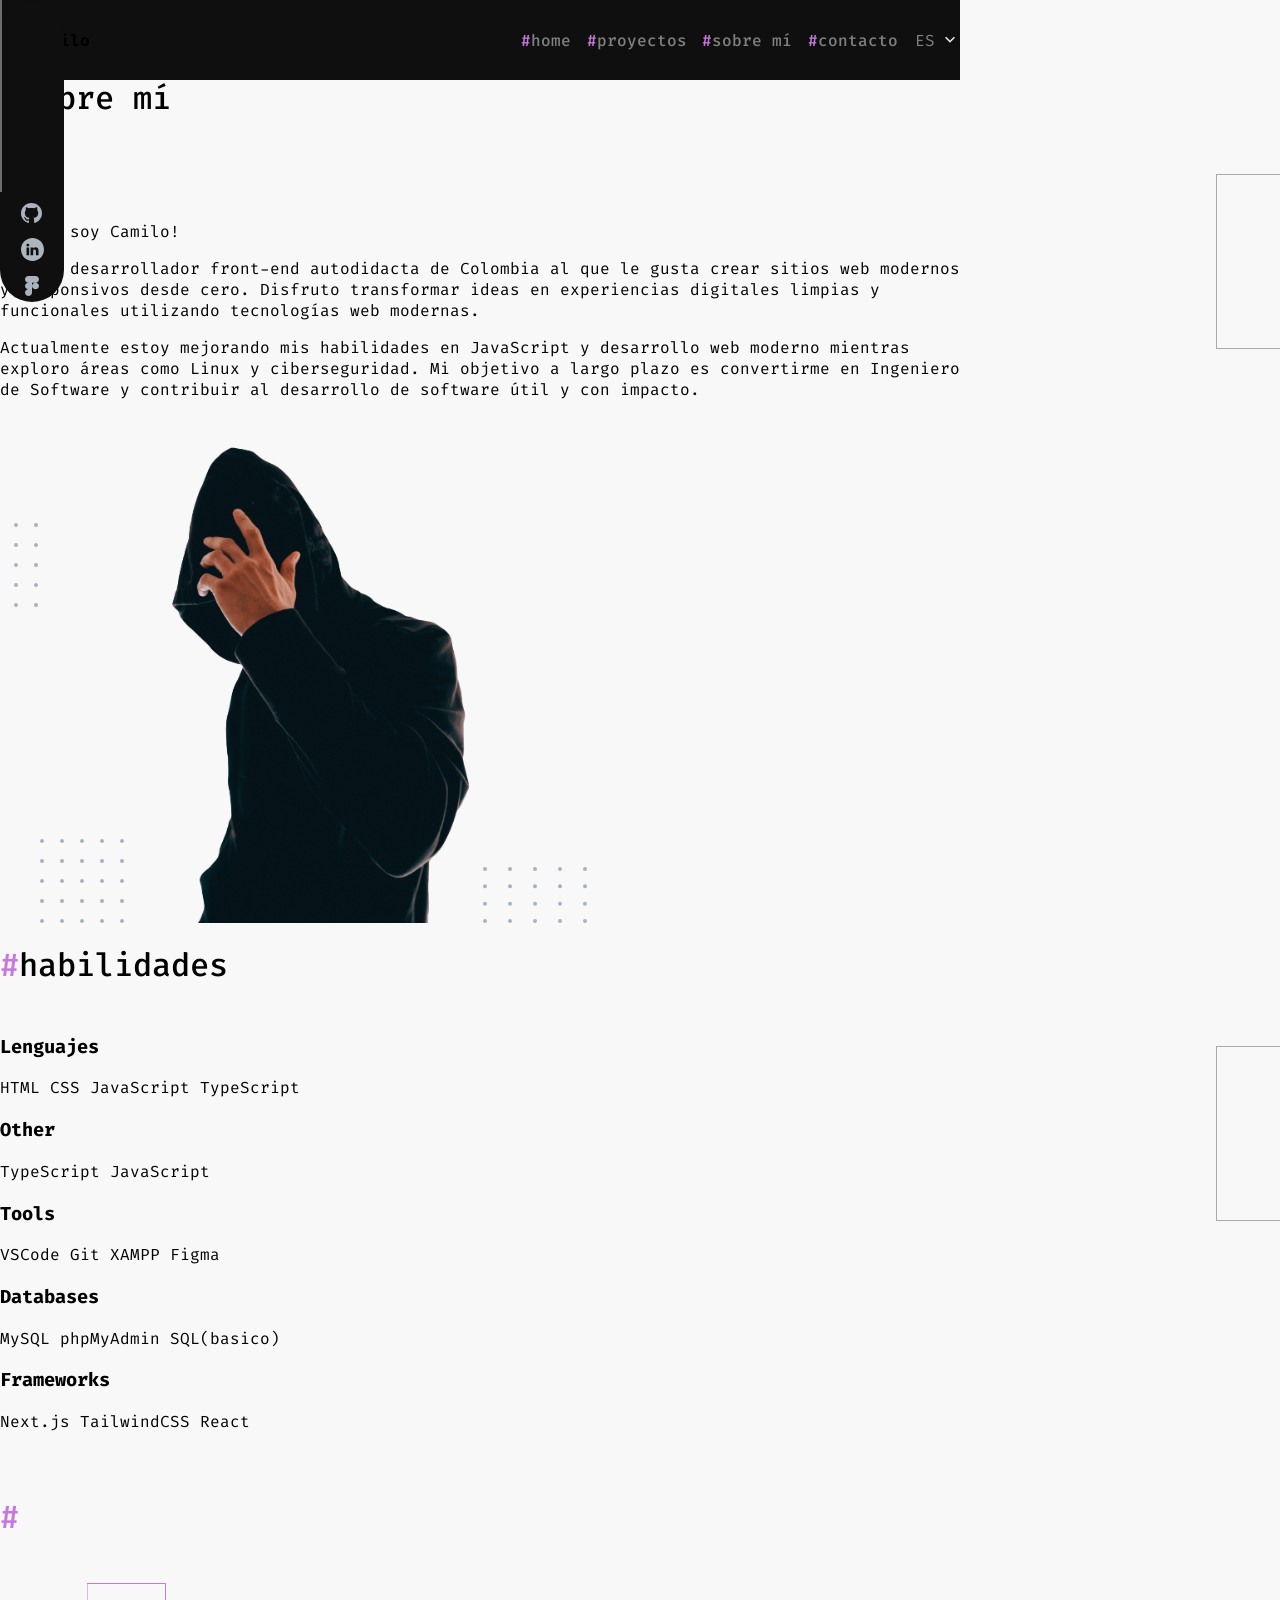
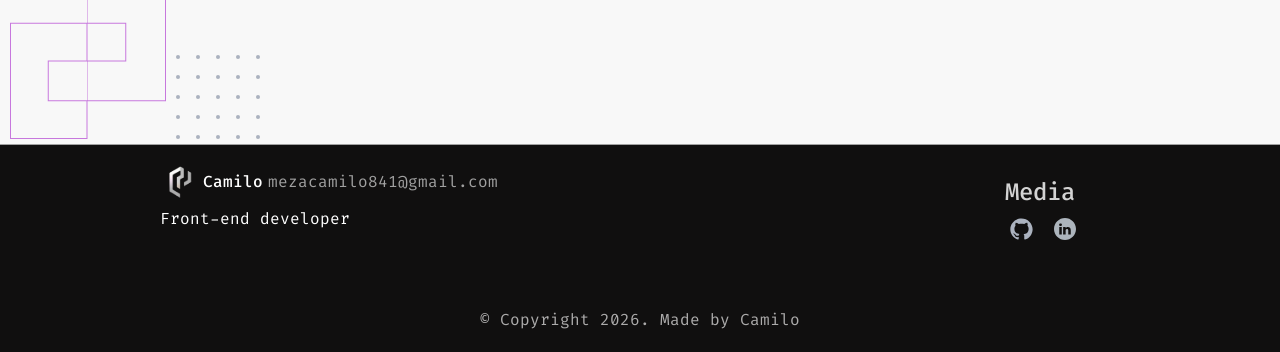
==== pages/AboutMe.html @ bbb0ce4a "feat(about-me): crear página AboutMe.html completa reutilizando estructura de index y aplicar retoqu" ====
<!DOCTYPE html>
<html lang="es">

<head>
    <meta charset="UTF-8">
    <meta name="viewport" content="width=device-width, initial-scale=1.0">
    <link rel="shortcut icon" href="../img/Icon_camilo.svg" type="image/x-icon">
    <link rel="stylesheet" href="../css/style-proyectos.css">
    <script src="../script.js" defer></script>
    <title>Portafolio</title>
</head>

<body>
    <header>
        <section id="HeaderContent">
            <div id="LogoContainer">
                <span id="LogoIcon">
                    <img src="../img/Icon_camilo.svg" alt="Logo" width="30" height="30" loading="lazy">
                </span>
                <span id="LogoText">Camilo</span>
            </div>
            <nav id="NavContainer">
                <ul>
                    <li><a href="../index.html#Home"><span>#</span><span data-i18n="nav_home">home</span></a></li>
                    <li><a href="../index.html#Works"><span>#</span><span data-i18n="nav_projects">proyectos</span></a>
                    </li>
                    <li><a href="../index.html#AboutMe"><span>#</span><span data-i18n="nav_about">sobre-mi</span></a>
                    </li>
                    <li><a href="../index.html#Contactos"><span>#</span><span
                                data-i18n="nav_contact">contacto</span></a></li>
                </ul>
            </nav>
            <div class="IdiomaSelector">
                <p class="IdiomaLabel">ES</p>
                <div class="IconIdioma">
                    <svg xmlns="http://www.w3.org/2000/svg" height="24px" viewBox="0 -960 960 960" width="24px"
                        fill="#e3e3e3">
                        <path d="M480-344 240-584l56-56 184 184 184-184 56 56-240 240Z" />
                    </svg>
                </div>
                <div class="SelectorIdioma">
                    <button onclick="cargarIdioma('es')">ES</button>
                    <button onclick="cargarIdioma('en')">EN</button>
                </div>
            </div>

        </section>
    </header>
    <div class="Media-Container">
        <div class="Linea"></div>
        <div class="Media-item">
            <a href="https://github.com/CamiloM-bit" target="_blank">
                <img src="../img/Media/Github.svg" alt="GitHub">
            </a>
            <a href="#" target="_blank">
                <img src="../img/Media/Linkedin.svg" alt="Linkedin">
            </a>
            <a href="#" target="_blank">
                <img src="../img/Media/Figma.svg" alt="Figma">
            </a>
        </div>
    </div>
    <main>
        <section class="Container-section" id="Works">
            <div class="Works-container">
                <div class="header-section header-works sections">
                    <h2><span>/</span><span data-i18n="about_title">about-me</span></h2>
                    <p data-i18n="AboutMe-subtitle"></p>
                </div>
                <div class="AboutMe-Container">
                    <div class="AboutMeText">
                        <p data-i18n="about_greeting">Hola, soy Camilo!</p>

                        <p data-i18n="about_paragraph_1"></p>

                        <p data-i18n="about_paragraph_2"></p>

                        <p data-i18n="about_paragraph_3"></p>

                        <p data-i18n="about_paragraph_4"></p>
                    </div>
                    <div class="AboutMeHero">
                        <figure>
                            <img src="../img/Hero/Docs.svg" alt="" class="Frame1">
                            <img src="../img/HeroAbout/Personv1.svg" alt="" class="Personv1">
                            <img src="../img/HeroAbout/DocsAbouts.svg" alt="" class="Frame2">
                        </figure>
                    </div>
                </div>
                <div class="header-section sections">
                    <h2 style="font-size: 32px;"><span>#</span><span data-i18n="Skill_title">skills</span></h2>
                </div>
                <div class="Skills-container">
                    <div class="skills-items">
                        <div class="table-column column-1 sections">
                            <div class="table-item">
                                <h3>Lenguajes</h3>
                                <p>HTML CSS JavaScript TypeScript</p>
                            </div>
                        </div>
                        <div class="table-column column-2 sections">

                            <div class="table-item">
                                <h3>Other</h3>
                                <p>TypeScript JavaScript</p>
                            </div>
                        </div>
                        <div class="table-column column-3 sections">
                            <div class="table-item">
                                <h3>Tools</h3>
                                <p>VSCode Git XAMPP Figma</p>
                            </div>

                        </div>
                        <div class="table-column column-4 sections">
                            <div class="table-item">
                                <h3>Databases</h3>
                                <p>MySQL phpMyAdmin SQL(basico)</p>
                            </div>
                        </div>
                        <div class="table-column column-5 sections">
                            <div class="table-item">
                                <h3>Frameworks</h3>
                                <p>Next.js TailwindCSS React</p>
                            </div>
                        </div>

                    </div>

                </div>

                <div class="fun-container">
                    
                    <div class="fun-items">
                        <div class="header-section sections" style="width: 100%; margin-top: 5%;">
                            <h2 style="font-size: 32px;"><span>#</span><span data-i18n="fun_facts_title">my-fun-facts</span></h2>
                        </div>
                        <div class="table-item sections">
                            <p data-i18n="fun_fact_1">I like the cold better than the heat.</p>
                        </div>
                        <div class="table-item sections">
                            <p data-i18n="fun_fact_2">I think too much sometimes.</p>
                        </div>
                        <div class="table-item sections">
                            <p data-i18n="fun_fact_3">I prefer nights over mornings</p>
                        </div>
                        <div class="table-item sections">
                            <p data-i18n="fun_fact_4">I enjoy spending time on my computer.</p>
                        </div>
                        <div class="table-item sections">
                            <p data-i18n="fun_fact_5">My favorite movie is <span>Meet Joe Black</span></p>
                        </div>
                        <div class="table-item sections">
                            <p data-i18n="fun_fact_6">I recently finished high school</p>
                        </div>
                        <div class="table-item sections">
                            <p data-i18n="fun_fact_7">I have 5 siblings.</p>
                        </div>
                    </div>
                    <div class="vectores-fun sections">
                        <div class="vectores-item">
                            <img src="/img/others/Docs-4x4.svg" alt="">
                            <img src="/img/Hero/Logo.svg" alt="">
                            <img src="/img/Hero/Docs.svg" alt="">

                        </div>
                    </div>
                </div>



            </div>
            <div class="VectorDocs" style=" position: absolute; width: 20%; top: 30%;">
                <svg width="38" height="84" viewBox="0 0 38 84" fill="none" xmlns="http://www.w3.org/2000/svg">
                    <circle cx="16" cy="2" r="2" fill="#ABB2BF" />
                    <circle cx="36" cy="2" r="2" fill="#ABB2BF" />
                    <circle cx="16" cy="22" r="2" fill="#ABB2BF" />
                    <circle cx="36" cy="22" r="2" fill="#ABB2BF" />
                    <circle cx="16" cy="42" r="2" fill="#ABB2BF" />
                    <circle cx="36" cy="42" r="2" fill="#ABB2BF" />
                    <circle cx="16" cy="62" r="2" fill="#ABB2BF" />
                    <circle cx="36" cy="62" r="2" fill="#ABB2BF" />
                    <circle cx="16" cy="82" r="2" fill="#ABB2BF" />
                    <circle cx="36" cy="82" r="2" fill="#ABB2BF" />
                </svg>
            </div>
            <div class="Vector-Retangulo" style="top: 10%; right: -15%;"></div>
            <div class="Vector-Retangulo" style="top: 60%; right: -15%;"></div>
        </section>


    </main>
    <footer class="Footer">
        <div class="FooterContainer">
            <div class="Footer-info">
                <div class="Container-info">
                    <div class="Footer-logo">
                        <figure>
                            <img src="../img/Icon_camilo.svg" alt="Logo">
                        </figure>
                        <p>Camilo</p>
                    </div>
                    <div class="Footer-email">
                        <p>mezacamilo841@gmail.com</p>
                    </div>
                </div>
                <p class="cargo-item">Front-end developer</p>
            </div>
            <div class="Footer-media">
                <div class="Header-media">
                    <p>Media</p>
                </div>
                <div class="media-items">
                    <figure>
                        <a href="https://github.com/CamiloM-bit/camilo-meza-portfolio" target="_blank">
                            <img src="../img/Media/Github.svg" alt="GitHub" class="media-item media1">
                        </a>
                        <a href="#" target="_blank">
                            <img src="../img/Media/Linkedin.svg" alt="Linkedin" class="media-item media2">
                        </a>
                    </figure>
                </div>
            </div>
        </div>
        <div class="Footer-Copyright">
            <p> © Copyright 2026. Made by Camilo</p>
        </div>
    </footer>
    <div class="Accesibilidad-container">
        <button class="btn-dark-light" disabled style="display: none;">
            <span class="dark-light-icon"></span>
        </button>
    </div>

</body>

</html>
---- css/style-proyectos.css ----
@font-face {
    font-family: FiraCode;
    src: url(../fonts/Fira_Code/FiraCode-VariableFont_wght.ttf) format("truetype");
}

@font-face {
    font-family: FiraCodeRegular;
    src: url(../fonts/Fira_Code/static/FiraCode-Regular.ttf) format("truetype");
}

@font-face {
    font-family: FireCodeBold;
    src: url(../fonts/Fira_Code/static/FiraCode-Bold.ttf) format("truetype");
}

@font-face {
    font-family: FireCodeMedium;
    src: url(../fonts/Fira_Code/static/FiraCode-Medium.ttf) format("truetype");
}

@font-face {
    font-family: FireCodeSemiBold;
    src: url(../fonts/Fira_Code/static/FiraCode-SemiBold.ttf) format("truetype");
}

body {
    margin: 0;
    padding: 0;
    font-family: FiraCode, monospace;
    transition: 0.5s all;
    background-color: #f8f8f8;
}

::-webkit-scrollbar {
    width: 0;
}

* {
    transition: 1s all;
    box-sizing: border-box;
    user-select: none;
}

img {
    user-select: none;
    pointer-events: none;
}

body.dark-mode {
    background-color: #100F0F;
    color: #f8f8f8;
}

header {
    position: fixed;
    background-color: #100F0F;
    height: auto;
    width: 75%;
    justify-self: center;
    z-index: 9;
}

#HeaderContent {
    height: 5rem;
    width: 100%;
    display: flex;
    flex-direction: row;
    align-items: center;
    position: relative;
}

#LogoContainer {
    display: flex;
    align-items: center;
    flex: 1;
    /* border:1px solid red ; */
}

#LogoText {
    font-family: FireCodeBold;
}

#NavContainer {
    width: 45%;
    /* border: 1px solid red; */
    display: flex;
}

#NavContainer ul {
    display: flex;
    list-style: none;
    width: 100%;
    justify-content: space-around;
}

#NavContainer ul li {
    cursor: pointer;
}

#NavContainer a {
    font-family: FireCodeMedium;
    font-size: 16px;
    text-decoration: none;
    color: grey;
}

#NavContainer a:hover {
    color: white;
}

#NavContainer span:nth-last-child(2) {
    color: #C778DD;
}

.IdiomaSelector {
    margin-left: 1%;
    color: grey;
    display: flex;
    flex-direction: row;
    /* border: 1px solid blue; */
    position: relative;
}

.IconIdioma {
    width: 20px;
    display: flex;
    align-self: center;
    align-items: center;
    justify-items: center;
    margin-left: 5px;
    height: 20px;
    transition: 0.5s all;
    /* border: 1px solid red; */
}

.IdiomaSelector:hover>.IconIdioma {
    rotate: 180deg;
}

.IdiomaSelector:hover .SelectorIdioma {
    /* animation: Despliegue 0.5s forwards; */
    opacity: 1;
    width: auto;
    height: auto;
    transition: 2s all;
    border: 1px solid white;
}

.SelectorIdioma {

    position: absolute;
    top: 100%;
    right: 0;
    background-color: #100F0F;
    display: flex;
    flex-direction: column;
    height: 0px;
    width: 0px;
    opacity: 0;
    align-items: center;
    overflow: hidden;
    transition: 2s all;
}

.SelectorIdioma a {
    padding: 10px;
    color: grey;
    text-decoration: none;
}

.SelectorIdioma a:hover {
    color: white;
}

@keyframes Despliegue {
    from {
        height: 0;
        width: 0;
    }

    to {
        opacity: 1;
        width: auto;
        height: auto;
    }
}

@keyframes Girar {
    from {
        rotate: 0deg;
        color: grey;
    }

    to {
        rotate: 180deg;
        color: white;
    }
}

.Accesibilidad-container {
    position: fixed;
    right: 2%;
    bottom: 10%;
    width: 45px;
    height: 45px;
    border-radius: 100%;
}

.btn-dark-light {
    width: 100%;
    height: 100%;
    border-radius: 50%;
    background-color: #f7f0f0;
    /* border: 1px solid red; */
    cursor: not-allowed;
    border: none;
}

.dark-light-icon::before {
    position: absolute;
    height: 100%;
    left: 0;
    top: 0;
    content: "🌙";
    justify-content: center;
    align-content: center;
    border-radius: 100%;
    border: 1px solid grey;
    /* background-color: rgb(255, 255, 255); */
    width: 100%;

}

.dark-light-icon.dark::before {
    position: absolute;
    height: 100%;
    left: 0;
    top: 0;
    content: "☀️";
    justify-content: center;
    align-content: center;
    border-radius: 100%;
    /* border: 1px solid rgb(255, 255, 255); */
    background-color: rgb(31, 31, 31);
    width: 100%;
}

.Media-Container {
    position: fixed;
    display: block;
    justify-items: center;
    top: 0;
    left: 0%;
    width: 5%;
    height: auto;
    z-index: 9;
    /* border: 1px solid red; */
    background-color: #100F0F;
    border-radius: 50px;
}

.Media-Container .Linea {
    height: 12rem;
    width: 1.5px;
    background-color: #6d6d6d;
}

.Media-item {
    display: flex;
    gap: 9px;
    flex-direction: column;
    justify-content: center;
    margin-top: 5px;
    /* border: 1px solid red; */
}

.Media-item a {
    display: flex;
    justify-content: center;
}

main {
    overflow: hidden;
}

.Container-section {
    position: relative;
    height: auto;
}

.Works-container {
    display: flex;
    flex-direction: column;
    position: relative;
    justify-self: center;
    padding-top: 6%;
   /*  border: 1px solid blue; */
    width: 75%;
    height: auto;
}

.header-section {
    height: 5%;
    display: flex;
    flex-direction: column;
    padding-bottom: 2%;
    /* border: 1px solid orange; */
}

.header-section h2 {
    flex: 1;
    font-family: FireCodeMedium;
    font-weight: 300;
    margin-right: 2%;
    font-size: 32px;
    margin: 0;
    margin-bottom: 1%;
}
.header-section p {
    /* border:1px solid red; */
    margin: 0;
    font-size: 16px;
    color: #999898;
}

.header-section span:nth-last-child(2) {
    color: #C778DD;
}
.header-works {
    margin-bottom: 6%;
}

.header-section a {
    text-wrap: nowrap;
    justify-self: right;
    margin-left: 5%;
    width: auto;
    font-size: 16;
    font-family: FireCodeMedium;
    color: white;
    text-decoration: none;
}

.separador {
    background-color: #c778dd94;
    height: 2px;
    width: 100%;
}

#Works-items {
    flex: 1;
    display: flex;
    gap: 10px;
    flex-direction: row;
    /* border: 1px solid orange; */
    height: max-content;
}

.Work-item {
    flex: 1;
    display: flex;
    flex-direction: column;
    border: 1px solid #a8a8a8;
    /* background-color: blue; */
    width: 20%;
}

.Work-item figure {
    border-bottom: 1px solid #a8a8a8;
    margin: 0;
    height: 13rem;
    /* background-color: rgb(163, 163, 163); */
}

.Work-item figure>img {
    border: 1px solid red;
    width: 100%;
    height: 100%;
}

.item-1 {
    height: 25rem;
}

.item-2 {
    height: 28rem;
}

.item-3 {
    height: 25rem;
}

.lenguaje-items {
    flex: 1;
    border-bottom: 1px solid #a8a8a8;
    height: auto;
}

.Action {
    flex: 1;
    display: flex;
    gap: 10px;
    flex-direction: column;
    padding: 10px 10px 10px 10px;
    border: 1px solid red;
    height: auto;
}

.Action h2 {
    font-family: FireCodeMedium;
    font-weight: lighter;
}

.Action a {
    border: 1px solid #C778DD;
    color: white;
    text-decoration: none;
    padding: 7px 20px;
    transition: 0.5s all;
}

.Action p {
    color: gray;
}

.Action a:hover {
    background-color: #c778dd9a;
}

.sections {
    opacity: 0;
    transform: translateY(40px);
    transition: all 0.8s ease;
}

.sections.visible {
    opacity: 1;
    transform: translateY(0);
}

.Vector-Retangulo {
    border: 1px solid #aaa9a9;
    position: absolute;
    right: -14%;
    top: 10%;
    width: 20%;
    height: 10%;
    transition: all 1s ease;
}

.Vector-Retangulo.DespliegueLeft {
    right: -10%;
}

.VectorDocs {
    left: -10%;
    transition: all 1s ease;
}

.VectorDocs.DespliegueRight {
    left: 0%;
}

/* Footer */
.Footer {
    display: flex;
    flex-direction: column;
    align-items: center;
    justify-content: center;
    background-color: #100F0F;
    color: rgba(255, 255, 255, 0.8);
    font-family: FiraCodeRegular;
    border-top: 1px solid #a1a1a1;
    padding-top: 10px;
    height: 13rem;
}

.FooterContainer {
    flex: 1;
    display: flex;
    justify-content: space-between;
    /* border: 1px solid red; */
    position: relative;
    width: 75%;
}

.Container-info {
    display: flex;
    justify-content: space-between;
    /* border: 1px solid blue; */
    width: 35%;
}

.cargo-item {
    /* border: 1px springgreen solid; */
    width: 20%;
    margin: 0;
}

.Footer-logo figure {
    height: 100%;
    display: flex;
    align-items: center;
    /* border: 1px solid red; */
    margin: 0;
    margin-right: 3px;
}

.Footer-logo img {
    width: 40px;
    height: 40px;
}

.Footer-logo {
    display: flex;
    font-family: FireCodeMedium;
    margin-right: 5px;
}

.FooterContainer .Footer-info {
    width: 40%;
}

.Footer-email p {
    color: rgb(160, 160, 160);
}

.Footer-media {
    position: absolute;
    right: 0;
    display: flex;
    flex-direction: column;
    /* border: 1px rgb(94, 255, 0) solid; */
    width: 12%;
    top: 15%;
    font-family: FireCodeMedium;
    font-size: 24px;
}

.Header-media {
    height: auto;
    display: flex;
    align-items: center;
    color: rgb(211, 211, 211);
    font-weight: 100;
    /* border: 1px solid blueviolet; */
}

.Header-media p {
    margin: 0;
}

.media-items figure {
    /* border: 1px solid red; */
    display: flex;
    margin: 0;
    gap: 15px;
}

.media-items {
    /*  border: 1px solid red; */
    display: flex;
    flex-direction: row;

}

/* .media-items img {
    border: 1px solid red;
} */
.media1 {
    width: 34px;
    height: 100%;
}

.media2 {
    width: 22px;
    height: 100%;
}

.Footer-Copyright {
    height: 30%;
    width: 75%;
    /* border: yellow 1px solid ; */
}

.Footer-Copyright p {
    color: rgb(172, 171, 171);
    font-size: 16px;
    text-align: center;
}

.Footer-info {
    flex: 1;
    color: white;
    font-family: FiraCodeRegular;
    font-size: 16px;
    /* border: 1px solid blue; */
}

.Contacts p {
    display: flex;
    height: 100%;
    width: 100%;
    padding-left: 2%;
    font-size: 12px;
    flex: 1;
}

.Contacts:hover p {
    color: white;
}
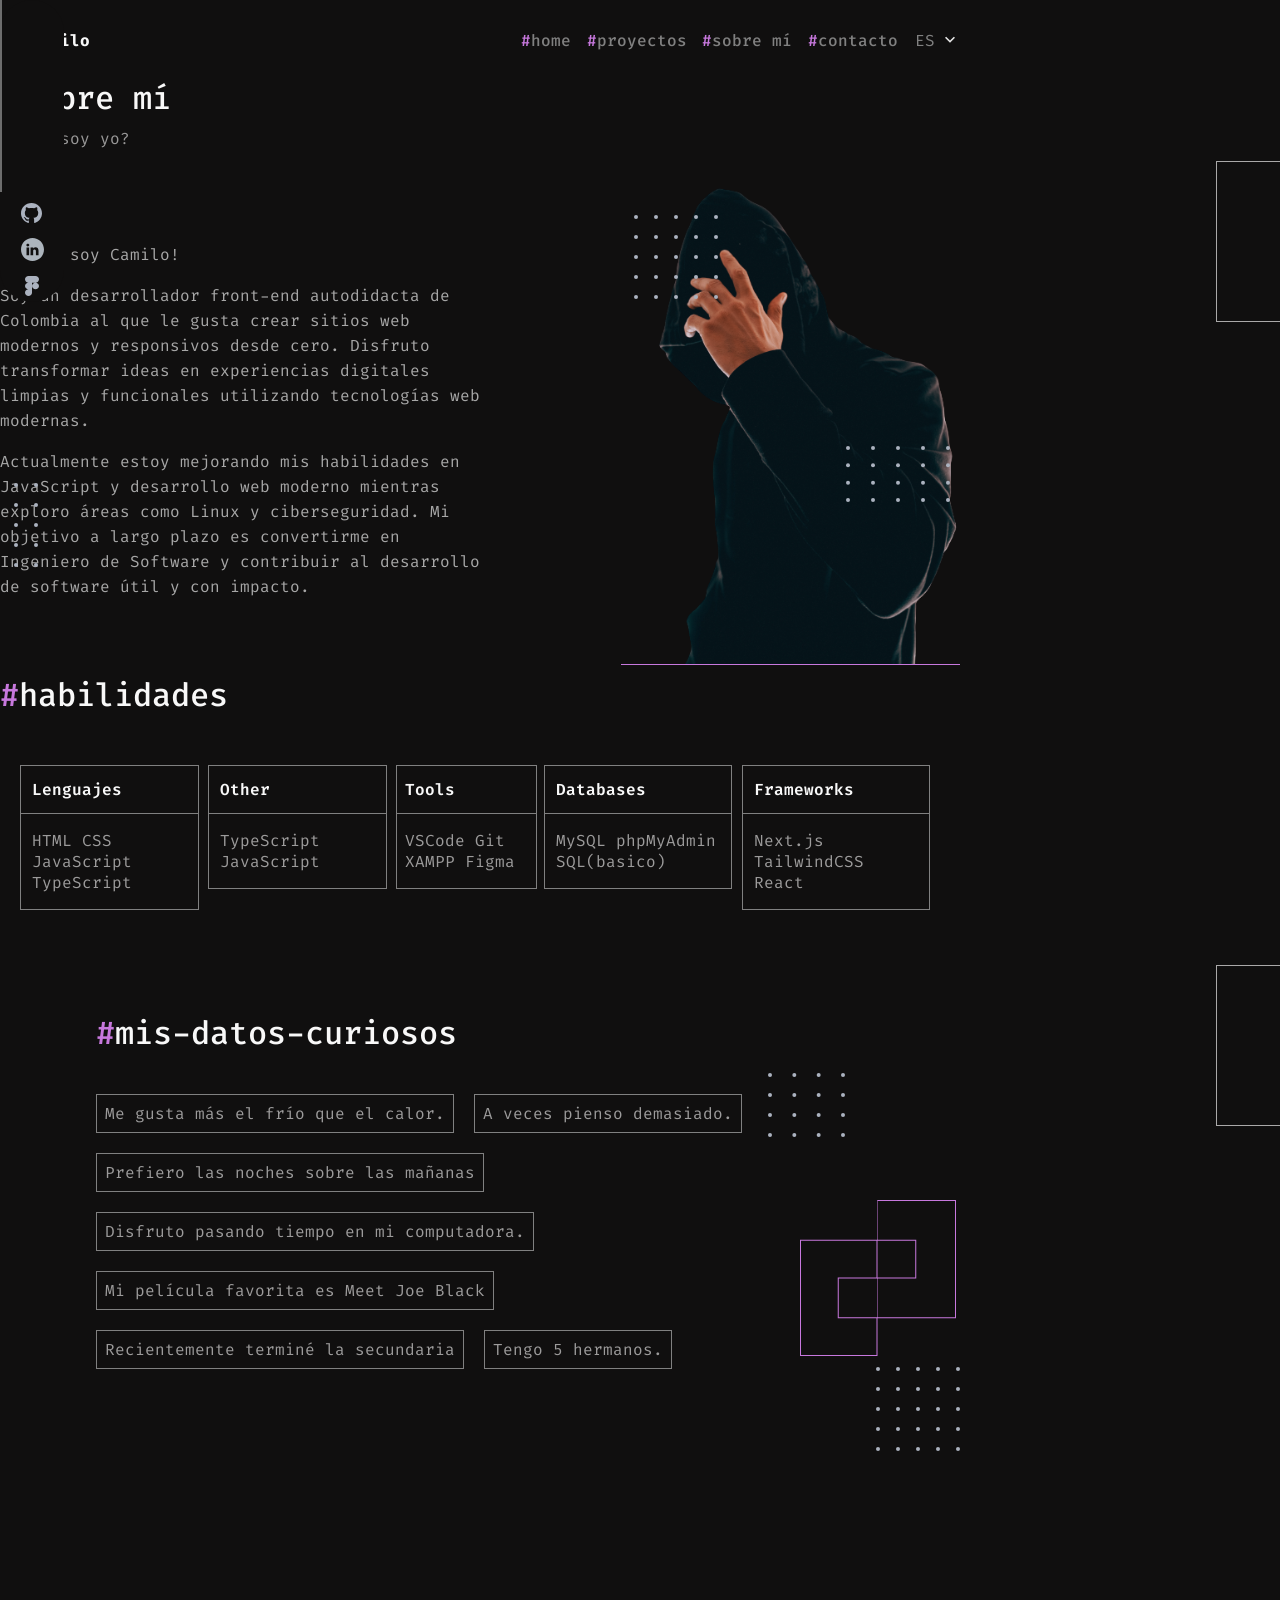
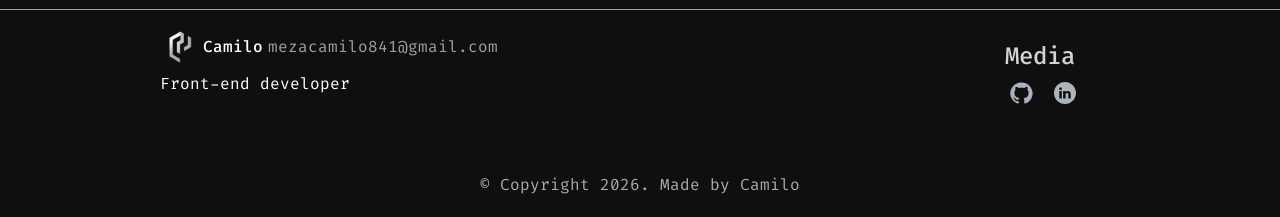
==== commit f7823b33: "feat(nav): añadir botón menú hamburguesa en todas las páginas (AboutMe, Contacts, Proyectos)" ====
--- a/pages/AboutMe.html
+++ b/pages/AboutMe.html
@@ -43,8 +43,25 @@
                     <button onclick="cargarIdioma('en')">EN</button>
                 </div>
             </div>
-
+            <div id="Burger-btn-container">
+                <button id="Burger-btn-container">
+                    <svg class="icon-burger" width="24" height="24" viewBox="0 0 24 24" fill="none"
+                        xmlns="http://www.w3.org/2000/svg">
+                        <rect y="5" width="24" height="2" fill="#D9D9D9" />
+                        <rect x="9" y="12" width="15" height="2" fill="#D9D9D9" />
+                    </svg>
+
+                    <svg class="icon-close" width="24" height="24" viewBox="0 0 24 24" fill="none"
+                        xmlns="http://www.w3.org/2000/svg">
+                        <rect width="1" height="1" transform="matrix(1 0 0 -1 11 12)" fill="#D9D9D9" />
+                        <rect x="3" y="19.9706" width="24" height="2" transform="rotate(-45 3 19.9706)"
+                            fill="#D9D9D9" />
+                        <rect x="4" y="3" width="24" height="2" transform="rotate(45 4 3)" fill="#D9D9D9" />
+                    </svg>
+                </button>
+            </div>
         </section>
+        
     </header>
     <div class="Media-Container">
         <div class="Linea"></div>
--- a/css/style-proyectos.css
+++ b/css/style-proyectos.css
@@ -1,611 +1,1063 @@
 @font-face {
-    font-family: FiraCode;
-    src: url(../fonts/Fira_Code/FiraCode-VariableFont_wght.ttf) format("truetype");
+  font-family: FiraCode;
+  src: url(../fonts/Fira_Code/FiraCode-VariableFont_wght.ttf) format("truetype");
 }
 
 @font-face {
-    font-family: FiraCodeRegular;
-    src: url(../fonts/Fira_Code/static/FiraCode-Regular.ttf) format("truetype");
+  font-family: FiraCodeRegular;
+  src: url(../fonts/Fira_Code/static/FiraCode-Regular.ttf) format("truetype");
 }
 
 @font-face {
-    font-family: FireCodeBold;
-    src: url(../fonts/Fira_Code/static/FiraCode-Bold.ttf) format("truetype");
+  font-family: FireCodeBold;
+  src: url(../fonts/Fira_Code/static/FiraCode-Bold.ttf) format("truetype");
 }
 
 @font-face {
-    font-family: FireCodeMedium;
-    src: url(../fonts/Fira_Code/static/FiraCode-Medium.ttf) format("truetype");
+  font-family: FireCodeMedium;
+  src: url(../fonts/Fira_Code/static/FiraCode-Medium.ttf) format("truetype");
 }
 
 @font-face {
-    font-family: FireCodeSemiBold;
-    src: url(../fonts/Fira_Code/static/FiraCode-SemiBold.ttf) format("truetype");
+  font-family: FireCodeSemiBold;
+  src: url(../fonts/Fira_Code/static/FiraCode-SemiBold.ttf) format("truetype");
+}
+html {
+  scroll-padding-top: 6rem;
 }
 
 body {
-    margin: 0;
-    padding: 0;
-    font-family: FiraCode, monospace;
-    transition: 0.5s all;
-    background-color: #f8f8f8;
+  margin: 0;
+  padding: 0;
+  font-family: FiraCode, monospace;
+  transition: 0.5s all;
+  background-color: #100f0f;
+  color: #f8f8f8;
+  overscroll-behavior-y: none;
 }
 
 ::-webkit-scrollbar {
+  width: 0;
+}
+
+* {
+  transition: 1s all;
+  box-sizing: border-box;
+  user-select: none;
+}
+
+img {
+  user-select: none;
+  pointer-events: none;
+}
+
+
+
+header {
+  position: fixed;
+  background-color: #100f0f;
+  height: auto;
+  width: 75%;
+  justify-self: center;
+  z-index: 9;
+}
+
+#HeaderContent {
+  height: 5rem;
+  width: 100%;
+  display: flex;
+  flex-direction: row;
+  align-items: center;
+  position: relative;
+}
+
+#LogoContainer {
+  display: flex;
+  align-items: center;
+  flex: 1;
+  /* border:1px solid red ; */
+}
+
+#LogoText {
+  font-family: FireCodeBold;
+}
+
+#NavContainer {
+  width: 45%;
+  /* border: 1px solid red; */
+  display: flex;
+}
+
+#NavContainer ul {
+  display: flex;
+  list-style: none;
+  width: 100%;
+  justify-content: space-around;
+}
+
+#NavContainer ul li {
+  cursor: pointer;
+}
+
+#NavContainer a {
+  font-family: FireCodeMedium;
+  font-size: 16px;
+  text-decoration: none;
+  color: grey;
+}
+
+#NavContainer a:hover {
+  color: white;
+}
+
+#NavContainer span:nth-last-child(2) {
+  color: #c778dd;
+}
+
+.IdiomaSelector {
+  margin-left: 1%;
+  color: grey;
+  display: flex;
+  flex-direction: row;
+  /* border: 1px solid blue; */
+  position: relative;
+}
+
+
+.IconIdioma {
+  width: 20px;
+  display: flex;
+  align-self: center;
+  align-items: center;
+  justify-items: center;
+  margin-left: 5px;
+  height: 20px;
+  transition: 0.5s all;
+  /* border: 1px solid red; */
+}
+
+.IdiomaSelector:hover > .IconIdioma {
+  rotate: 180deg;
+}
+
+.IdiomaSelector:hover .SelectorIdioma {
+  /* animation: Despliegue 0.5s forwards; */
+  opacity: 1;
+  width: auto;
+  height: auto;
+  transition: 2s all;
+  border: 1px solid white;
+}
+
+.SelectorIdioma {
+  position: absolute;
+  top: 100%;
+  right: 0;
+  background-color: #100f0f;
+  display: flex;
+  flex-direction: column;
+  height: 0px;
+  width: 0px;
+  opacity: 0;
+  align-items: center;
+  overflow: hidden;
+  transition: 2s all;
+}
+
+.SelectorIdioma a {
+  padding: 10px;
+  color: grey;
+  text-decoration: none;
+}
+
+.SelectorIdioma a:hover {
+  color: white;
+}
+
+@keyframes Despliegue {
+  from {
+    height: 0;
     width: 0;
-}
-
-* {
-    transition: 1s all;
-    box-sizing: border-box;
-    user-select: none;
-}
-
-img {
-    user-select: none;
-    pointer-events: none;
-}
-
-body.dark-mode {
-    background-color: #100F0F;
-    color: #f8f8f8;
-}
-
-header {
-    position: fixed;
-    background-color: #100F0F;
-    height: auto;
-    width: 75%;
-    justify-self: center;
-    z-index: 9;
-}
-
-#HeaderContent {
-    height: 5rem;
-    width: 100%;
-    display: flex;
-    flex-direction: row;
-    align-items: center;
-    position: relative;
-}
-
-#LogoContainer {
-    display: flex;
-    align-items: center;
-    flex: 1;
-    /* border:1px solid red ; */
-}
-
-#LogoText {
-    font-family: FireCodeBold;
-}
-
-#NavContainer {
-    width: 45%;
-    /* border: 1px solid red; */
-    display: flex;
-}
-
-#NavContainer ul {
-    display: flex;
-    list-style: none;
-    width: 100%;
-    justify-content: space-around;
-}
-
-#NavContainer ul li {
-    cursor: pointer;
-}
-
-#NavContainer a {
-    font-family: FireCodeMedium;
-    font-size: 16px;
-    text-decoration: none;
-    color: grey;
-}
-
-#NavContainer a:hover {
-    color: white;
-}
-
-#NavContainer span:nth-last-child(2) {
-    color: #C778DD;
-}
-
-.IdiomaSelector {
-    margin-left: 1%;
-    color: grey;
-    display: flex;
-    flex-direction: row;
-    /* border: 1px solid blue; */
-    position: relative;
-}
-
-.IconIdioma {
-    width: 20px;
-    display: flex;
-    align-self: center;
-    align-items: center;
-    justify-items: center;
-    margin-left: 5px;
-    height: 20px;
-    transition: 0.5s all;
-    /* border: 1px solid red; */
-}
-
-.IdiomaSelector:hover>.IconIdioma {
-    rotate: 180deg;
-}
-
-.IdiomaSelector:hover .SelectorIdioma {
-    /* animation: Despliegue 0.5s forwards; */
+  }
+
+  to {
     opacity: 1;
     width: auto;
     height: auto;
-    transition: 2s all;
-    border: 1px solid white;
-}
-
-.SelectorIdioma {
-
-    position: absolute;
-    top: 100%;
-    right: 0;
-    background-color: #100F0F;
-    display: flex;
-    flex-direction: column;
-    height: 0px;
-    width: 0px;
-    opacity: 0;
-    align-items: center;
-    overflow: hidden;
-    transition: 2s all;
-}
-
-.SelectorIdioma a {
-    padding: 10px;
+  }
+}
+
+@keyframes Girar {
+  from {
+    rotate: 0deg;
     color: grey;
-    text-decoration: none;
-}
-
-.SelectorIdioma a:hover {
+  }
+
+  to {
+    rotate: 180deg;
     color: white;
-}
-
-@keyframes Despliegue {
-    from {
-        height: 0;
-        width: 0;
-    }
-
-    to {
-        opacity: 1;
-        width: auto;
-        height: auto;
-    }
-}
-
-@keyframes Girar {
-    from {
-        rotate: 0deg;
-        color: grey;
-    }
-
-    to {
-        rotate: 180deg;
-        color: white;
-    }
+  }
 }
 
 .Accesibilidad-container {
-    position: fixed;
-    right: 2%;
-    bottom: 10%;
-    width: 45px;
-    height: 45px;
-    border-radius: 100%;
+  position: fixed;
+  right: 2%;
+  bottom: 10%;
+  width: 45px;
+  height: 45px;
+  border-radius: 100%;
 }
 
 .btn-dark-light {
-    width: 100%;
-    height: 100%;
-    border-radius: 50%;
-    background-color: #f7f0f0;
-    /* border: 1px solid red; */
-    cursor: not-allowed;
-    border: none;
+  width: 100%;
+  height: 100%;
+  border-radius: 50%;
+  background-color: #f7f0f0;
+  /* border: 1px solid red; */
+  cursor: not-allowed;
+  border: none;
 }
 
 .dark-light-icon::before {
-    position: absolute;
-    height: 100%;
-    left: 0;
-    top: 0;
-    content: "🌙";
-    justify-content: center;
-    align-content: center;
-    border-radius: 100%;
-    border: 1px solid grey;
-    /* background-color: rgb(255, 255, 255); */
-    width: 100%;
-
+  position: absolute;
+  height: 100%;
+  left: 0;
+  top: 0;
+  content: "🌙";
+  justify-content: center;
+  align-content: center;
+  border-radius: 100%;
+  border: 1px solid grey;
+  /* background-color: rgb(255, 255, 255); */
+  width: 100%;
 }
 
 .dark-light-icon.dark::before {
-    position: absolute;
-    height: 100%;
-    left: 0;
-    top: 0;
-    content: "☀️";
-    justify-content: center;
-    align-content: center;
-    border-radius: 100%;
-    /* border: 1px solid rgb(255, 255, 255); */
-    background-color: rgb(31, 31, 31);
-    width: 100%;
+  position: absolute;
+  height: 100%;
+  left: 0;
+  top: 0;
+  content: "☀️";
+  justify-content: center;
+  align-content: center;
+  border-radius: 100%;
+  /* border: 1px solid rgb(255, 255, 255); */
+  background-color: rgb(31, 31, 31);
+  width: 100%;
 }
 
 .Media-Container {
-    position: fixed;
-    display: block;
-    justify-items: center;
-    top: 0;
-    left: 0%;
-    width: 5%;
-    height: auto;
-    z-index: 9;
-    /* border: 1px solid red; */
-    background-color: #100F0F;
-    border-radius: 50px;
+  position: fixed;
+  display: block;
+  justify-items: center;
+  top: 0;
+  left: 0%;
+  width: 5%;
+  height: auto;
+  z-index: 9;
+  /* border: 1px solid red; */
+  background-color: #100f0f;
+  border-radius: 50px;
 }
 
 .Media-Container .Linea {
-    height: 12rem;
-    width: 1.5px;
-    background-color: #6d6d6d;
+  height: 12rem;
+  width: 1.5px;
+  background-color: #6d6d6d;
 }
 
 .Media-item {
-    display: flex;
-    gap: 9px;
-    flex-direction: column;
-    justify-content: center;
-    margin-top: 5px;
-    /* border: 1px solid red; */
+  display: flex;
+  gap: 9px;
+  flex-direction: column;
+  justify-content: center;
+  margin-top: 5px;
+  /* border: 1px solid red; */
 }
 
 .Media-item a {
-    display: flex;
-    justify-content: center;
+  display: flex;
+  justify-content: center;
 }
 
 main {
-    overflow: hidden;
+  overflow: hidden;
 }
 
 .Container-section {
-    position: relative;
-    height: auto;
+  position: relative;
+  height: auto;
 }
 
 .Works-container {
-    display: flex;
-    flex-direction: column;
-    position: relative;
-    justify-self: center;
-    padding-top: 6%;
-   /*  border: 1px solid blue; */
-    width: 75%;
-    height: auto;
+  display: flex;
+  flex-direction: column;
+  position: relative;
+  justify-self: center;
+  padding-top: 6%;
+  /*  border: 1px solid blue; */
+  width: 75%;
+  height: auto;
 }
 
 .header-section {
-    height: 5%;
-    display: flex;
-    flex-direction: column;
-    padding-bottom: 2%;
-    /* border: 1px solid orange; */
+  height: 5%;
+  display: flex;
+  flex-direction: column;
+  padding-bottom: 2%;
+  /* border: 1px solid orange; */
 }
 
 .header-section h2 {
-    flex: 1;
-    font-family: FireCodeMedium;
-    font-weight: 300;
-    margin-right: 2%;
-    font-size: 32px;
-    margin: 0;
-    margin-bottom: 1%;
+  flex: 1;
+  font-family: FireCodeMedium;
+  font-weight: 300;
+  margin-right: 2%;
+  font-size: 32px;
+  margin: 0;
+  margin-bottom: 1%;
 }
 .header-section p {
-    /* border:1px solid red; */
-    margin: 0;
-    font-size: 16px;
-    color: #999898;
+  /* border:1px solid red; */
+  margin: 0;
+  font-size: 16px;
+  color: #999898;
 }
 
 .header-section span:nth-last-child(2) {
-    color: #C778DD;
+  color: #c778dd;
 }
 .header-works {
-    margin-bottom: 6%;
+  margin-bottom: 6%;
 }
 
 .header-section a {
-    text-wrap: nowrap;
-    justify-self: right;
-    margin-left: 5%;
-    width: auto;
-    font-size: 16;
-    font-family: FireCodeMedium;
-    color: white;
-    text-decoration: none;
+  text-wrap: nowrap;
+  justify-self: right;
+  margin-left: 5%;
+  width: auto;
+  font-size: 16;
+  font-family: FireCodeMedium;
+  color: white;
+  text-decoration: none;
 }
 
 .separador {
-    background-color: #c778dd94;
-    height: 2px;
-    width: 100%;
+  background-color: #c778dd94;
+  height: 2px;
+  width: 100%;
 }
 
 #Works-items {
-    flex: 1;
-    display: flex;
-    gap: 10px;
-    flex-direction: row;
-    /* border: 1px solid orange; */
-    height: max-content;
+  flex: 1;
+  display: flex;
+  gap: 10px;
+  flex-direction: row;
+  /* border: 1px solid orange; */
+  height: max-content;
 }
 
 .Work-item {
-    flex: 1;
-    display: flex;
-    flex-direction: column;
-    border: 1px solid #a8a8a8;
-    /* background-color: blue; */
-    width: 20%;
+  flex: 1;
+  display: flex;
+  flex-direction: column;
+  border: 1px solid #a8a8a8;
+  /* background-color: blue; */
+  width: 20%;
 }
 
 .Work-item figure {
-    border-bottom: 1px solid #a8a8a8;
-    margin: 0;
-    height: 13rem;
-    /* background-color: rgb(163, 163, 163); */
-}
-
-.Work-item figure>img {
-    border: 1px solid red;
-    width: 100%;
-    height: 100%;
+  border-bottom: 1px solid #a8a8a8;
+  margin: 0;
+  height: 13rem;
+  /* background-color: rgb(163, 163, 163); */
+}
+
+.Work-item figure > img {
+  border: 1px solid red;
+  width: 100%;
+  height: 100%;
 }
 
 .item-1 {
-    height: 25rem;
+  height: 25rem;
 }
 
 .item-2 {
-    height: 28rem;
+  height: 28rem;
 }
 
 .item-3 {
-    height: 25rem;
+  height: 25rem;
 }
 
 .lenguaje-items {
-    flex: 1;
-    border-bottom: 1px solid #a8a8a8;
-    height: auto;
+  flex: 1;
+  border-bottom: 1px solid #a8a8a8;
+  height: auto;
 }
 
 .Action {
-    flex: 1;
-    display: flex;
-    gap: 10px;
-    flex-direction: column;
-    padding: 10px 10px 10px 10px;
-    border: 1px solid red;
-    height: auto;
+  flex: 1;
+  display: flex;
+  gap: 10px;
+  flex-direction: column;
+  padding: 10px 10px 10px 10px;
+  border: 1px solid red;
+  height: auto;
 }
 
 .Action h2 {
-    font-family: FireCodeMedium;
-    font-weight: lighter;
+  font-family: FireCodeMedium;
+  font-weight: lighter;
 }
 
 .Action a {
-    border: 1px solid #C778DD;
-    color: white;
-    text-decoration: none;
-    padding: 7px 20px;
-    transition: 0.5s all;
+  border: 1px solid #c778dd;
+  color: white;
+  text-decoration: none;
+  padding: 7px 20px;
+  transition: 0.5s all;
 }
 
 .Action p {
-    color: gray;
+  color: gray;
 }
 
 .Action a:hover {
-    background-color: #c778dd9a;
+  background-color: #c778dd9a;
 }
 
 .sections {
-    opacity: 0;
-    transform: translateY(40px);
-    transition: all 0.8s ease;
+  opacity: 0;
+  transform: translateY(40px);
+  transition: all 0.8s ease;
 }
 
 .sections.visible {
-    opacity: 1;
-    transform: translateY(0);
+  opacity: 1;
+  transform: translateY(0);
 }
 
 .Vector-Retangulo {
-    border: 1px solid #aaa9a9;
-    position: absolute;
-    right: -14%;
-    top: 10%;
-    width: 20%;
-    height: 10%;
-    transition: all 1s ease;
+  border: 1px solid #aaa9a9;
+  position: absolute;
+  right: -14%;
+  top: 10%;
+  width: 20%;
+  height: 10%;
+  transition: all 1s ease;
+}
+
+.AboutMe-Container {
+  display: flex;
+  height: 28rem;
+  /* border: 1px solid rgb(0, 47, 255); */
+}
+
+.AboutMeText {
+  /* border: 1px solid red; */
+  flex: 1;
+}
+
+.AboutMeText p {
+  font-family: FiraCodeRegular;
+  font-size: 16px;
+  line-height: 25px;
+  font-weight: lighter;
+  color: #a7a7a7;
+}
+
+.AboutMeHero {
+  position: relative;
+  /* border: 1px solid green; */
+  flex: 1;
+}
+
+.AboutMeHero img {
+  position: absolute;
+}
+
+.Personv1 {
+  /* border: 1px solid blue; */
+  right: 0;
+  bottom: 2%;
+  border-bottom: 1px solid #c778dd;
+}
+
+.Frame1 {
+  left: 32%;
+  top: -2.5%;
+  height: 84px;
+  width: 84px;
+  z-index: 2;
+  animation: Frame1-Animation 7s infinite;
+}
+
+.Frame2 {
+  right: 2%;
+  top: 49%;
+  animation: Frame2-Animation 7s infinite;
+}
+
+.VectorAboutMe {
+  height: 155px;
+  width: 155px;
+  border: 1px solid grey;
+  position: absolute;
+  top: 27%;
+  left: -10%;
+  transition: all 1s ease;
+}
+
+.VectorAboutMe.DespliegueRightv2 {
+  left: -5.5%;
+}
+
+@keyframes Frame1-Animation {
+  0% {
+    top: -2.5%;
+  }
+
+  50% {
+    top: 70%;
+  }
+}
+
+@keyframes Frame2-Animation {
+  0% {
+    top: 49%;
+  }
+
+  50% {
+    top: -2.5%;
+  }
+}
+
+.AboutMeHero:hover .Frame1 {
+  animation-play-state: paused;
+}
+
+.AboutMeHero:hover .Frame2 {
+  animation-play-state: paused;
+}
+
+.skills-items {
+  width: 100%;
+  /* background-color: blue; */
+  /* border: 1px solid red; */
+  display: grid;
+  margin-left: 5%;
+  grid-template-columns: auto auto auto auto auto;
+  margin: 20px 20px 20px 20px;
+}
+
+.table-column {
+  display: flex;
+  flex-direction: column;
+  /* border: 1px solid blue; */
+  gap: 10px;
+  width: 95%;
+}
+
+.table-item {
+  border: 1px solid;
+  border-color: gray;
+  transition: 0.5s all;
+}
+
+.table-item:hover {
+  transform: scale(1.1);
+}
+
+.table-item h3 {
+  padding-left: 6%;
+  padding-right: 6%;
+  display: flex;
+  height: 3rem;
+  margin: 0;
+  align-items: center;
+  border-bottom: 1px solid gray;
+  font-family: FireCodeSemiBold;
+  font-weight: lighter;
+  font-size: 16px;
+}
+
+.table-item p {
+  padding-left: 6%;
+  padding-right: 6%;
+  font-size: 16px;
+  font-family: FiraCodeRegular;
+  color: #9c9b9b;
+}
+
+.Skills-container {
+  /* border: 1px solid blue; */
+  display: flex;
+  flex-direction: row;
+  height: auto;
 }
 
 .Vector-Retangulo.DespliegueLeft {
-    right: -10%;
+  right: -10%;
 }
 
 .VectorDocs {
-    left: -10%;
-    transition: all 1s ease;
+  left: -10%;
+  transition: all 1s ease;
 }
 
 .VectorDocs.DespliegueRight {
-    left: 0%;
+  left: 0%;
+}
+
+.fun-container {
+  position: relative;
+  /* border: 1px solid rgb(17, 0, 255); */
+  margin-top: 5%;
+  display: flex;
+  flex-direction: column;
+  justify-items: center;
+  width: 100%;
+  overflow: auto;
+  padding-bottom: 25%;
+}
+
+.fun-items {
+  justify-self: flex-start;
+  /* border:1px solid green; */
+  overflow: visible;
+  display: flex;
+  flex-direction: row;
+  flex-wrap: wrap;
+  gap: 20px;
+  width: 70%;
+  position: relative;
+  left: 10%;
+  right: 15%;
+}
+
+.fun-items .table-item {
+  width: fit-content;
+  flex-shrink: 0;
+  display: block;
+  padding-left: 2%;
+  padding-right: 2%;
+  /* border-color: red; */
+  margin: 0;
+  overflow: visible;
+  padding: 8px 8px 8px 8px;
+}
+
+.fun-items .table-item p {
+  margin: 0;
+  padding-left: 0;
+  white-space: nowrap;
+}
+.fun-items .table-item span {
+    color:white;
+}
+.vectores-fun {
+  /* border:1px solid red; */
+  width: 20%;
+  height: 60%;
+  top: 15%;
+  right: 0;
+  position: absolute;
+}
+.vectores-item {
+  height: 100%;
+  width: 100%;
+  position: relative;
+}
+.vectores-item img {
+  position: absolute;
+  /* border:1px solid red; */
+}
+.vectores-item img:nth-last-child(1) {
+  bottom: 0;
+  right: 0;
+  z-index: 3;
+  animation: vectores-fun-bottom 6s infinite ease-in-out;
+}
+.vectores-item img:nth-last-child(2) {
+  bottom: 25%;
+  z-index: 2;
+  right: 2%;
+}
+.vectores-item img:nth-last-child(3) {
+  top: 0;
+  z-index:1;
+  animation: vectores-fun-top 6s infinite ease-in-out;
 }
 
 /* Footer */
 .Footer {
-    display: flex;
-    flex-direction: column;
-    align-items: center;
-    justify-content: center;
-    background-color: #100F0F;
-    color: rgba(255, 255, 255, 0.8);
-    font-family: FiraCodeRegular;
-    border-top: 1px solid #a1a1a1;
-    padding-top: 10px;
-    height: 13rem;
+  display: flex;
+  flex-direction: column;
+  align-items: center;
+  justify-content: center;
+  background-color: #100f0f;
+  color: rgba(255, 255, 255, 0.8);
+  font-family: FiraCodeRegular;
+  border-top: 1px solid #a1a1a1;
+  padding-top: 10px;
+  height: 13rem;
 }
 
 .FooterContainer {
-    flex: 1;
-    display: flex;
-    justify-content: space-between;
-    /* border: 1px solid red; */
-    position: relative;
-    width: 75%;
+  flex: 1;
+  display: flex;
+  justify-content: space-between;
+  /* border: 1px solid red; */
+  position: relative;
+  width: 75%;
 }
 
 .Container-info {
-    display: flex;
-    justify-content: space-between;
-    /* border: 1px solid blue; */
-    width: 35%;
+  display: flex;
+  justify-content: space-between;
+  /* border: 1px solid blue; */
+  width: 35%;
 }
 
 .cargo-item {
-    /* border: 1px springgreen solid; */
-    width: 20%;
-    margin: 0;
+  /* border: 1px springgreen solid; */
+  width: 20%;
+  margin: 0;
 }
 
 .Footer-logo figure {
-    height: 100%;
-    display: flex;
-    align-items: center;
-    /* border: 1px solid red; */
-    margin: 0;
-    margin-right: 3px;
+  height: 100%;
+  display: flex;
+  align-items: center;
+  /* border: 1px solid red; */
+  margin: 0;
+  margin-right: 3px;
 }
 
 .Footer-logo img {
-    width: 40px;
-    height: 40px;
+  width: 40px;
+  height: 40px;
 }
 
 .Footer-logo {
-    display: flex;
-    font-family: FireCodeMedium;
-    margin-right: 5px;
+  display: flex;
+  font-family: FireCodeMedium;
+  margin-right: 5px;
 }
 
 .FooterContainer .Footer-info {
-    width: 40%;
+  width: 40%;
 }
 
 .Footer-email p {
-    color: rgb(160, 160, 160);
+  color: rgb(160, 160, 160);
 }
 
 .Footer-media {
-    position: absolute;
-    right: 0;
-    display: flex;
-    flex-direction: column;
-    /* border: 1px rgb(94, 255, 0) solid; */
-    width: 12%;
-    top: 15%;
-    font-family: FireCodeMedium;
-    font-size: 24px;
+  position: absolute;
+  right: 0;
+  display: flex;
+  flex-direction: column;
+  /* border: 1px rgb(94, 255, 0) solid; */
+  width: 12%;
+  top: 15%;
+  font-family: FireCodeMedium;
+  font-size: 24px;
 }
 
 .Header-media {
-    height: auto;
-    display: flex;
-    align-items: center;
-    color: rgb(211, 211, 211);
-    font-weight: 100;
-    /* border: 1px solid blueviolet; */
+  height: auto;
+  display: flex;
+  align-items: center;
+  color: rgb(211, 211, 211);
+  font-weight: 100;
+  /* border: 1px solid blueviolet; */
 }
 
 .Header-media p {
-    margin: 0;
+  margin: 0;
 }
 
 .media-items figure {
-    /* border: 1px solid red; */
-    display: flex;
-    margin: 0;
-    gap: 15px;
+  /* border: 1px solid red; */
+  display: flex;
+  margin: 0;
+  gap: 15px;
 }
 
 .media-items {
-    /*  border: 1px solid red; */
-    display: flex;
-    flex-direction: row;
-
+  /*  border: 1px solid red; */
+  display: flex;
+  flex-direction: row;
 }
 
 /* .media-items img {
     border: 1px solid red;
 } */
 .media1 {
-    width: 34px;
+  width: 34px;
+  height: 100%;
+}
+
+.media2 {
+  width: 22px;
+  height: 100%;
+}
+
+.Footer-Copyright {
+  height: 30%;
+  width: 75%;
+  /* border: yellow 1px solid ; */
+}
+
+.Footer-Copyright p {
+  color: rgb(172, 171, 171);
+  font-size: 16px;
+  text-align: center;
+}
+
+.Footer-info {
+  flex: 1;
+  color: white;
+  font-family: FiraCodeRegular;
+  font-size: 16px;
+  /* border: 1px solid blue; */
+}
+
+.Contacts p {
+  display: flex;
+  height: 100%;
+  width: 100%;
+  padding-left: 2%;
+  font-size: 12px;
+  flex: 1;
+}
+
+.Contacts:hover p {
+  color: white;
+}
+
+@keyframes vectores-fun-top {
+  0% {
+    top: 0;
+  }
+  50% {
+    top: 80%;
+  }
+}@keyframes vectores-fun-bottom {
+  0% {
+    bottom: 0;
+  }
+  50% {
+    bottom: 80%;
+  }
+}
+
+.Contacts-container {
+    /* border: 1px solid red; */
+    height: 19rem;
+    display: flex;
+    position: relative;
+}
+
+.Contacts-container p {
+    flex: 1;
+    color: #a7a7a7;
+    padding-right: 30%;
+    font-size: 16px;
+    font-family: FiraCodeRegular;
+    /* border: 1px springgreen solid; */
+}
+
+.Contacts {
+    padding: 10px 10px 10px 10px;
+    display: flex;
+    flex-direction: column;
+    align-items: flex-start;
+    border: 1px solid gray;
+    width: 22.5%;
+    height: 50%;
+    overflow: hidden;
+}
+
+.Contacts .Contact-1 {
+    display: flex;
+    flex: 1;
+    /* border: 1px solid red; */
+}
+
+.Contacts .Contact-2 {
+    display: flex;
+    /*  border: 1px solid red; */
+}
+
+.icon {
+    width: 40px;
     height: 100%;
-}
-
-.media2 {
-    width: 22px;
+    display: flex;
+    align-items: center;
+    /* border: 1px blue solid; */
+}
+
+.icon img {
+    width: 16px;
+    height: 16px;
+}
+#Burger-btn-container {
+  display: none;
+}
+
+/* Dispositivos pequeños (teléfonos en vertical) */
+@media screen and (max-width: 480px) {
+  header {
+    padding-left: 5%;
+    padding-right: 5%;
+    width: 100%;
+  }
+
+  #NavContainer {
+    display: block;
+    position: fixed;
+    z-index: 999;
+    width: 100%;
+    height: 90dvh;
+    right: -100%;
+    bottom: 0%;
+    background-color: #100f0f;
+  }
+
+  #NavContainer ul {
+    list-style: none;
+    gap: 60px;
+    justify-content: left;
+    display: flex;
+    flex-direction: column;
+    height: 99dvh;
+  }
+  #NavContainer ul li {
+    cursor: pointer;
+  }
+  #NavContainer a {
+    font-family: FireCodeMedium;
+    font-size: 38px;
+    text-decoration: none;
+    color: grey;
+  }
+  #NavContainer a:hover {
+    color: white;
+  }
+  #NavContainer_mv span:nth-last-child(2) {
+    color: #c778dd;
+  }
+  #temp-li-idioma {
+    font-size: 20px;
+    /* border:1px solid blue; */
+    width: 15%;
+  }
+  #temp-li-media {
+    display: flex;
+    align-items: center;
+    /* border:1px solid violet; */
+    height: 10%;
+    width: 85%;
+  }
+
+  .Media-Container {
+    display: block;
+    z-index: 9;
+    background-color: #100f0f;
+    border-radius: 50px;
+  }
+
+  #temp-li-media .Media-Container {
+    position: static;
+    width: 100%;
+    background: transparent;
+    display: flex;
+    justify-content: center;
     height: 100%;
-}
-
-.Footer-Copyright {
-    height: 30%;
-    width: 75%;
-    /* border: yellow 1px solid ; */
-}
-
-.Footer-Copyright p {
-    color: rgb(172, 171, 171);
-    font-size: 16px;
-    text-align: center;
-}
-
-.Footer-info {
-    flex: 1;
-    color: white;
-    font-family: FiraCodeRegular;
-    font-size: 16px;
-    /* border: 1px solid blue; */
-}
-
-.Contacts p {
+    border-radius: 0px;
+    /* border:1px solid pink;    */
+  }
+
+  #temp-li-media .Linea {
+    display: none;
+  }
+
+  #temp-li-media .Media-item {
+    flex-direction: row;
+    margin: 0;
+    /* border:1px solid red; */
+    gap: 50px;
+    width: 100%;
+    height: 100%;
+  }
+  .Media-item a:nth-last-child(1) > img {
+    width: 60px;
+  }
+  .Media-item a:nth-last-child(2) > img {
+    width: 48px;
+  }
+  .Media-item a:nth-last-child(3) > img {
+    width: 70px;
+  }
+  #Burger-btn-container {
+    display: block;
+    /* border:1px solid red; */
+}
+
+#Burger-btn-container button {
+    background: none;
+    border: none;
+    cursor: pointer;
+    padding: 0;
     display: flex;
-    height: 100%;
-    width: 100%;
-    padding-left: 2%;
-    font-size: 12px;
-    flex: 1;
-}
-
-.Contacts:hover p {
-    color: white;
+    align-items: center;
+    justify-content: center;
+    -webkit-tap-highlight-color: transparent;
+    outline: none;
+}
+
+/* --- LÓGICA PARA INTERCAMBIAR ICONOS --- */
+
+/* 1. Estado CERRADO: Se muestra la hamburguesa con animación de "regreso" */
+#Burger-btn-container button .icon-burger {
+    display: block;
+    animation: girar 0.5s reverse ease-in-out;
+}
+
+/* 2. Estado ABIERTO: Se oculta la hamburguesa */
+#Burger-btn-container.burger-active .icon-burger {
+    display: none;
+}
+
+/* 3. Estado CERRADO (Oculto): La X no se ve */
+#Burger-btn-container button .icon-close {
+    display: none;
+}
+
+/* 4. Estado ABIERTO: Se muestra la X con animación de giro hacia adelante */
+#Burger-btn-container.burger-active .icon-close {
+    display: block;
+    animation: girar 0.5s forwards ease-in-out;
+}
+
+/* --- LÓGICA DE MOVIMIENTO DEL NAV --- */
+#NavContainer.burger-active {
+    right: 0%;
+}
+
+/* --- ANIMACIÓN ÚNICA --- */
+@keyframes girar {
+  0% {
+    transform: rotate(0deg);
+    opacity: 0;
+  }
+  100% {
+    transform: rotate(180deg);
+    opacity: 1;
+  }
+}
 }
